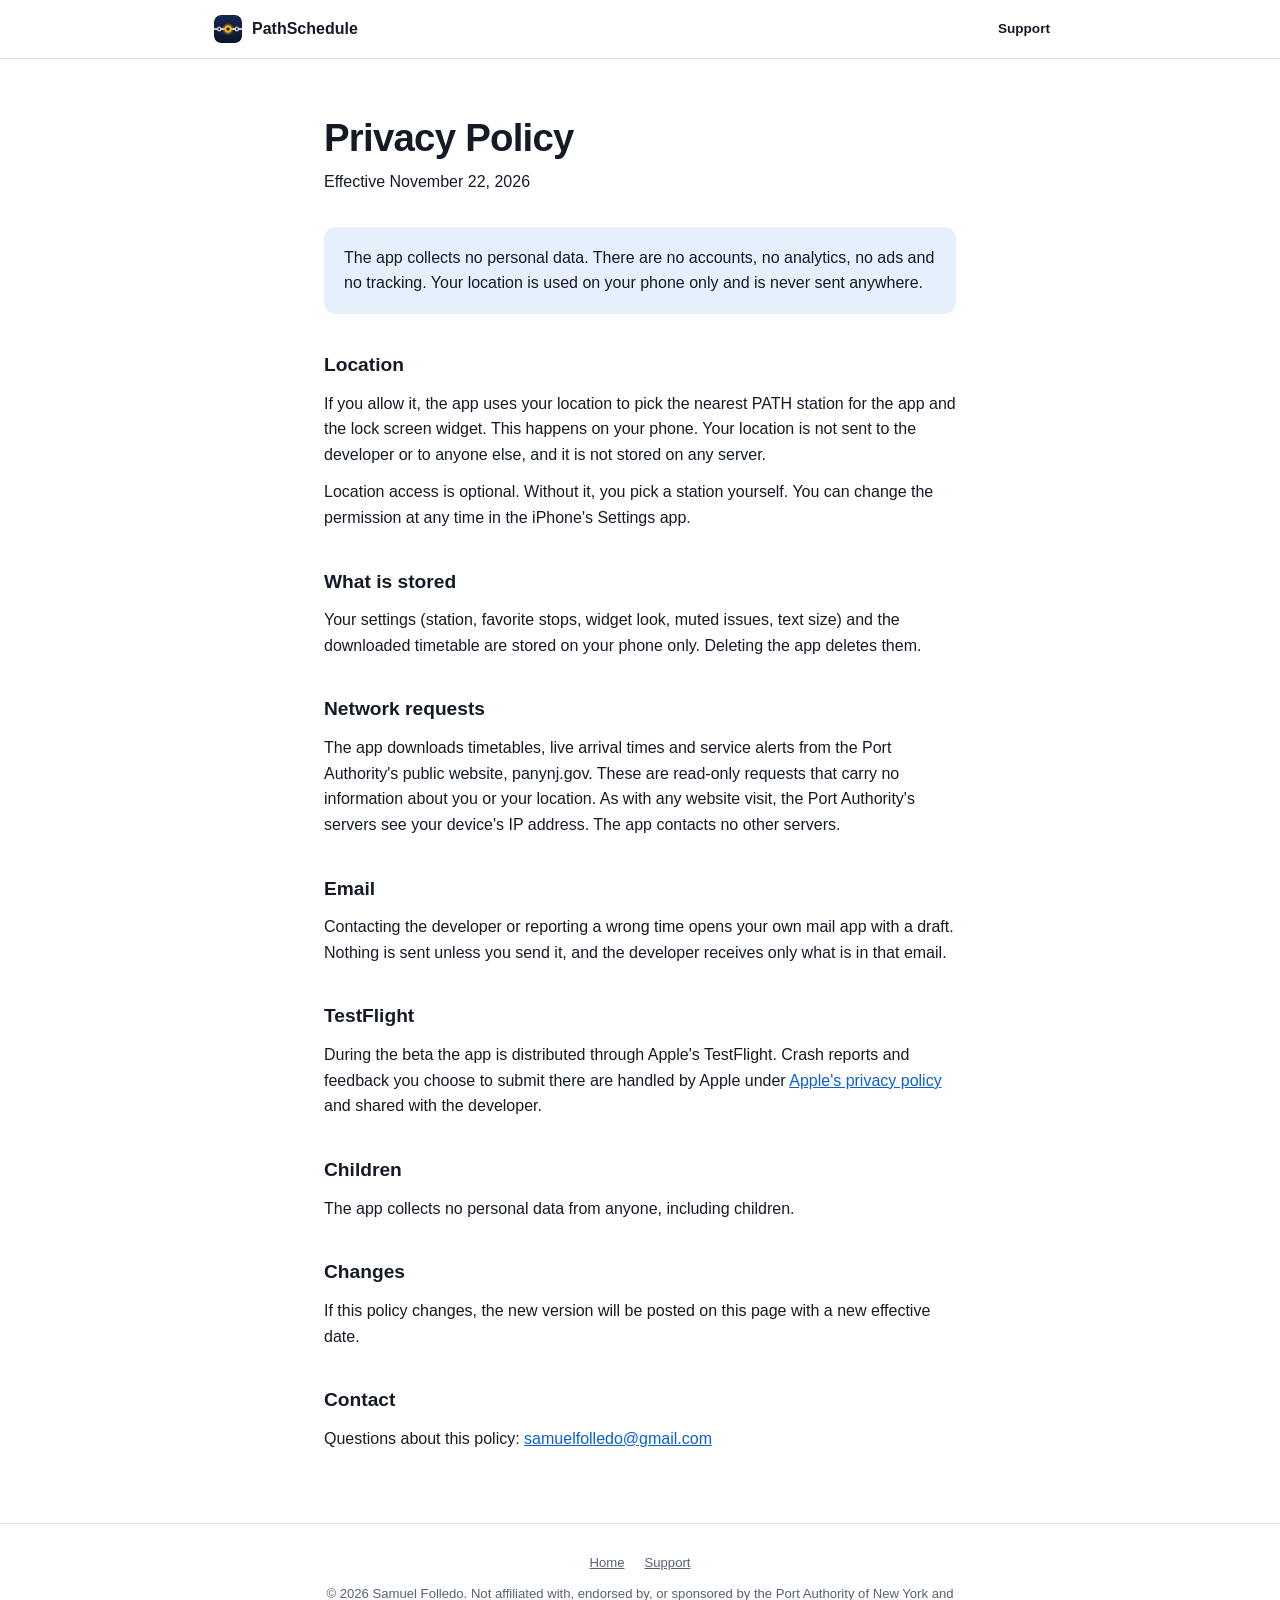
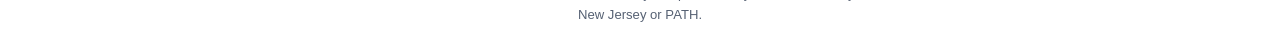
==== landing/privacy.html @ 97307e6e "Add About and Support settings, release script, landing site and privacy manifest See-through pinned" ====
<!DOCTYPE html>
<html lang="en">
<head>
  <meta charset="UTF-8" />
  <meta name="viewport" content="width=device-width, initial-scale=1.0" />
  <title>Privacy Policy — PathSchedule</title>
  <meta name="description" content="PathSchedule collects no personal data. Your location stays on your phone." />
  <link rel="icon" type="image/png" href="icon.png" />
  <link rel="stylesheet" href="style.css" />
</head>
<body>

  <nav>
    <div class="nav-inner">
      <a class="nav-brand" href="index.html">
        <img src="icon.png" alt="" width="28" height="28" />
        <span>PathSchedule</span>
      </a>
      <a href="support.html" class="btn btn-sm">Support</a>
    </div>
  </nav>

  <main class="doc">
    <h1>Privacy Policy</h1>
    <p class="doc-meta">Effective November 22, 2026</p>

    <p class="doc-summary">
      The app collects no personal data. There are no accounts, no analytics, no ads and no tracking.
      Your location is used on your phone only and is never sent anywhere.
    </p>

    <h2>Location</h2>
    <p>
      If you allow it, the app uses your location to pick the nearest PATH station for the app and the
      lock screen widget. This happens on your phone. Your location is not sent to the developer or to
      anyone else, and it is not stored on any server.
    </p>
    <p>
      Location access is optional. Without it, you pick a station yourself. You can change the
      permission at any time in the iPhone's Settings app.
    </p>

    <h2>What is stored</h2>
    <p>
      Your settings (station, favorite stops, widget look, muted issues, text size) and the downloaded
      timetable are stored on your phone only. Deleting the app deletes them.
    </p>

    <h2>Network requests</h2>
    <p>
      The app downloads timetables, live arrival times and service alerts from the Port Authority's
      public website, panynj.gov. These are read-only requests that carry no information about you or
      your location. As with any website visit, the Port Authority's servers see your device's IP
      address. The app contacts no other servers.
    </p>

    <h2>Email</h2>
    <p>
      Contacting the developer or reporting a wrong time opens your own mail app with a draft. Nothing
      is sent unless you send it, and the developer receives only what is in that email.
    </p>

    <h2>TestFlight</h2>
    <p>
      During the beta the app is distributed through Apple's TestFlight. Crash reports and feedback you
      choose to submit there are handled by Apple under
      <a href="https://www.apple.com/legal/privacy/">Apple's privacy policy</a> and shared with the developer.
    </p>

    <h2>Children</h2>
    <p>The app collects no personal data from anyone, including children.</p>

    <h2>Changes</h2>
    <p>If this policy changes, the new version will be posted on this page with a new effective date.</p>

    <h2>Contact</h2>
    <p>Questions about this policy: <a href="mailto:samuelfolledo@gmail.com">samuelfolledo@gmail.com</a></p>
  </main>

  <footer>
    <div class="footer-links">
      <a href="index.html">Home</a>
      <a href="support.html">Support</a>
    </div>
    <p>&copy; 2026 Samuel Folledo. Not affiliated with, endorsed by, or sponsored by the Port Authority of New York and New Jersey or PATH.</p>
  </footer>

</body>
</html>
---- landing/style.css ----
/* ── Reset & base ──────────────────────────────────────────────────────────── */
*, *::before, *::after { box-sizing: border-box; margin: 0; padding: 0; }

:root {
  --accent:      #0a5fd1;
  --accent-pale: #e6effc;
  --on-accent:   #fff;
  --text:        #141b26;
  --text-muted:  #566173;
  --border:      #dde2ea;
  --bg:          #fff;
  --bg-alt:      #f5f7fa;
  --nav-bg:      rgba(255,255,255,.88);
  --hero-from:   #eaf2fe;
  --cta-to:      #dbe8fb;
  --radius:      12px;
  --shadow:      0 2px 12px rgba(10,30,70,.08);
  color-scheme: light;
}

@media (prefers-color-scheme: dark) {
  :root {
    --accent:      #4f97f7;
    --accent-pale: #16263f;
    --on-accent:   #06101f;
    --text:        #e8edf4;
    --text-muted:  #9aa5b5;
    --border:      #263041;
    --bg:          #0d1219;
    --bg-alt:      #131a24;
    --nav-bg:      rgba(13,18,25,.85);
    --hero-from:   #13233d;
    --cta-to:      #13233d;
    --shadow:      0 2px 12px rgba(0,0,0,.4);
    color-scheme: dark;
  }
}

html { scroll-behavior: smooth; }

body {
  font-family: -apple-system, BlinkMacSystemFont, "Segoe UI", Roboto, Helvetica, Arial, sans-serif;
  color: var(--text);
  background: var(--bg);
  line-height: 1.6;
  -webkit-font-smoothing: antialiased;
}

a { color: inherit; text-decoration: none; }
img { max-width: 100%; }

/* ── Buttons ───────────────────────────────────────────────────────────────── */
.btn {
  display: inline-flex;
  align-items: center;
  gap: 8px;
  padding: 10px 20px;
  border-radius: 8px;
  font-size: .95rem;
  font-weight: 600;
  cursor: pointer;
  transition: filter .15s, transform .1s;
  white-space: nowrap;
}
.btn:hover  { filter: brightness(1.08); }
.btn:active { transform: scale(.97); }
.btn:focus-visible, a:focus-visible { outline: 2px solid var(--accent); outline-offset: 3px; }

.btn-sm { padding: 7px 16px; font-size: .85rem; }
.btn-lg { padding: 14px 28px; font-size: 1.05rem; }

.btn-primary {
  background: var(--accent);
  color: var(--on-accent);
}

/* ── Nav ───────────────────────────────────────────────────────────────────── */
nav {
  position: sticky;
  top: 0;
  z-index: 100;
  background: var(--nav-bg);
  backdrop-filter: saturate(180%) blur(12px);
  -webkit-backdrop-filter: saturate(180%) blur(12px);
  border-bottom: 1px solid var(--border);
}

.nav-inner {
  max-width: 900px;
  margin: 0 auto;
  padding: 0 24px;
  height: 58px;
  display: flex;
  align-items: center;
  justify-content: space-between;
}

.nav-brand {
  display: flex;
  align-items: center;
  gap: 10px;
  font-weight: 700;
  font-size: 1rem;
}
.nav-brand img { border-radius: 7px; }

/* ── Hero ──────────────────────────────────────────────────────────────────── */
.hero {
  text-align: center;
  padding: 80px 24px 72px;
  background: linear-gradient(160deg, var(--hero-from) 0%, var(--bg) 60%);
}

.hero-icon {
  width: 88px;
  height: 88px;
  border-radius: 20px;
  box-shadow: var(--shadow);
  margin-bottom: 28px;
}

.hero h1 {
  font-size: clamp(2rem, 5vw, 3rem);
  font-weight: 800;
  letter-spacing: -.02em;
  line-height: 1.15;
  margin-bottom: 20px;
  text-wrap: balance;
}

.hero-sub {
  max-width: 560px;
  margin: 0 auto 32px;
  font-size: 1.1rem;
  color: var(--text-muted);
}

.hero-actions {
  display: flex;
  flex-direction: column;
  align-items: center;
  gap: 14px;
}

.hero-meta {
  font-size: .85rem;
  color: var(--text-muted);
}

/* ── Screenshots ───────────────────────────────────────────────────────────── */
.shots {
  padding: 56px 0 64px;
  text-align: center;
}

.shots h2, .features h2 {
  font-size: 1.7rem;
  font-weight: 800;
  margin-bottom: 32px;
  padding: 0 24px;
  text-align: center;
}

.shots-row {
  display: flex;
  gap: 20px;
  overflow-x: auto;
  padding: 4px 24px 16px;
  scroll-snap-type: x mandatory;
  max-width: 1180px;
  margin: 0 auto;
}

.shots-row figure {
  flex: 0 0 auto;
  width: 210px;
  scroll-snap-align: center;
}

.shots-row img {
  display: block;
  width: 100%;
  height: auto;
  border-radius: 26px;
  border: 1px solid var(--border);
  box-shadow: var(--shadow);
}

.shots-row figcaption {
  margin-top: 10px;
  font-size: .85rem;
  color: var(--text-muted);
}

/* ── Features ──────────────────────────────────────────────────────────────── */
.features {
  padding: 72px 24px;
  background: var(--bg-alt);
}

.features-grid {
  max-width: 900px;
  margin: 0 auto;
  display: grid;
  grid-template-columns: repeat(auto-fit, minmax(260px, 1fr));
  gap: 20px;
}

.feature {
  background: var(--bg);
  border: 1px solid var(--border);
  border-radius: var(--radius);
  padding: 28px 24px;
  box-shadow: var(--shadow);
}

.feature-icon {
  font-size: 2rem;
  margin-bottom: 14px;
  line-height: 1;
}

.feature h3 {
  font-size: 1.05rem;
  font-weight: 700;
  margin-bottom: 8px;
}

.feature p {
  font-size: .92rem;
  color: var(--text-muted);
  line-height: 1.55;
}

/* ── How it works ──────────────────────────────────────────────────────────── */
.how {
  padding: 72px 24px;
  text-align: center;
}

.how h2 {
  font-size: 1.7rem;
  font-weight: 800;
  margin-bottom: 40px;
}

.steps {
  list-style: none;
  max-width: 560px;
  margin: 0 auto;
  display: flex;
  flex-direction: column;
  gap: 24px;
  text-align: left;
}

.steps li {
  display: flex;
  align-items: flex-start;
  gap: 20px;
}

.step-num {
  flex-shrink: 0;
  width: 36px;
  height: 36px;
  border-radius: 50%;
  background: var(--accent);
  color: var(--on-accent);
  font-weight: 700;
  font-size: .95rem;
  display: flex;
  align-items: center;
  justify-content: center;
}

.steps strong {
  display: block;
  font-weight: 700;
  margin-bottom: 4px;
}

.steps p {
  font-size: .92rem;
  color: var(--text-muted);
  line-height: 1.55;
}

/* ── Requirements ──────────────────────────────────────────────────────────── */
.requirements {
  padding: 56px 24px;
  text-align: center;
  background: var(--bg-alt);
}

.requirements h2 {
  font-size: 1.7rem;
  font-weight: 800;
  margin-bottom: 24px;
}

.requirements ul {
  list-style: none;
  display: inline-flex;
  flex-direction: column;
  align-items: flex-start;
  gap: 10px;
  text-align: left;
}

.requirements li {
  font-size: .95rem;
  color: var(--text-muted);
  padding-left: 24px;
  position: relative;
}

.requirements li::before {
  content: '✓';
  position: absolute;
  left: 0;
  color: var(--accent);
  font-weight: 700;
}

/* ── CTA ───────────────────────────────────────────────────────────────────── */
.cta {
  padding: 80px 24px;
  background: linear-gradient(160deg, var(--hero-from) 0%, var(--cta-to) 100%);
  text-align: center;
}

.cta h2 {
  font-size: 1.9rem;
  font-weight: 800;
  margin-bottom: 28px;
  letter-spacing: -.02em;
  text-wrap: balance;
}

.cta-meta {
  margin-top: 16px;
  font-size: .85rem;
  color: var(--text-muted);
}

/* ── Footer ────────────────────────────────────────────────────────────────── */
footer {
  padding: 28px 24px;
  border-top: 1px solid var(--border);
  text-align: center;
  font-size: .82rem;
  color: var(--text-muted);
}

footer p { max-width: 640px; margin: 0 auto; }
.footer-links { margin-bottom: 10px; display: flex; justify-content: center; gap: 20px; flex-wrap: wrap; }
.footer-links a { text-decoration: underline; }

/* ── Text pages (privacy, support) ─────────────────────────────────────────── */
.doc {
  max-width: 680px;
  margin: 0 auto;
  padding: 56px 24px 72px;
}

.doc h1 {
  font-size: clamp(1.8rem, 4.5vw, 2.4rem);
  font-weight: 800;
  letter-spacing: -.02em;
  line-height: 1.2;
  margin-bottom: 8px;
}

.doc-meta { color: var(--text-muted); font-size: .9rem; margin-bottom: 32px; }

.doc h2 {
  font-size: 1.2rem;
  font-weight: 700;
  margin: 36px 0 10px;
}

.doc p, .doc li { color: var(--text); font-size: 1rem; }
.doc p + p { margin-top: 12px; }
.doc ul, .doc ol { padding-left: 22px; display: flex; flex-direction: column; gap: 8px; }
.doc p + ol, .doc p + ul, .doc ol + p, .doc ul + p { margin-top: 12px; }
.doc a { color: var(--accent); text-decoration: underline; overflow-wrap: anywhere; }

.doc-summary {
  background: var(--accent-pale);
  border-radius: var(--radius);
  padding: 18px 20px;
}

.donate {
  list-style: none;
  padding-left: 0 !important;
  display: grid !important;
  grid-template-columns: repeat(auto-fit, minmax(180px, 1fr));
  gap: 12px !important;
}

.donate a {
  display: block;
  padding: 14px 16px;
  border: 1px solid var(--border);
  border-radius: 10px;
  background: var(--bg-alt);
  color: var(--text);
  font-weight: 600;
  text-decoration: none;
}
.donate a:hover { border-color: var(--accent); }

/* ── Responsive ────────────────────────────────────────────────────────────── */
@media (max-width: 600px) {
  .hero { padding: 56px 20px 52px; }
  .hero h1 { font-size: 1.85rem; }
  .hero-sub { font-size: 1rem; }
  .features, .how, .requirements, .cta { padding-left: 16px; padding-right: 16px; }
  .features-grid { grid-template-columns: 1fr; }
  .shots-row { padding-left: 16px; padding-right: 16px; }
  .shots-row figure { width: 180px; }
  .doc { padding: 40px 16px 56px; }
  .nav-inner { padding: 0 16px; }
}

.hero-beta { font-size: .85rem; color: var(--text-muted); }

/* Lines the release script switches off, such as the "beta opens soon" note. */
[hidden] { display: none !important; }
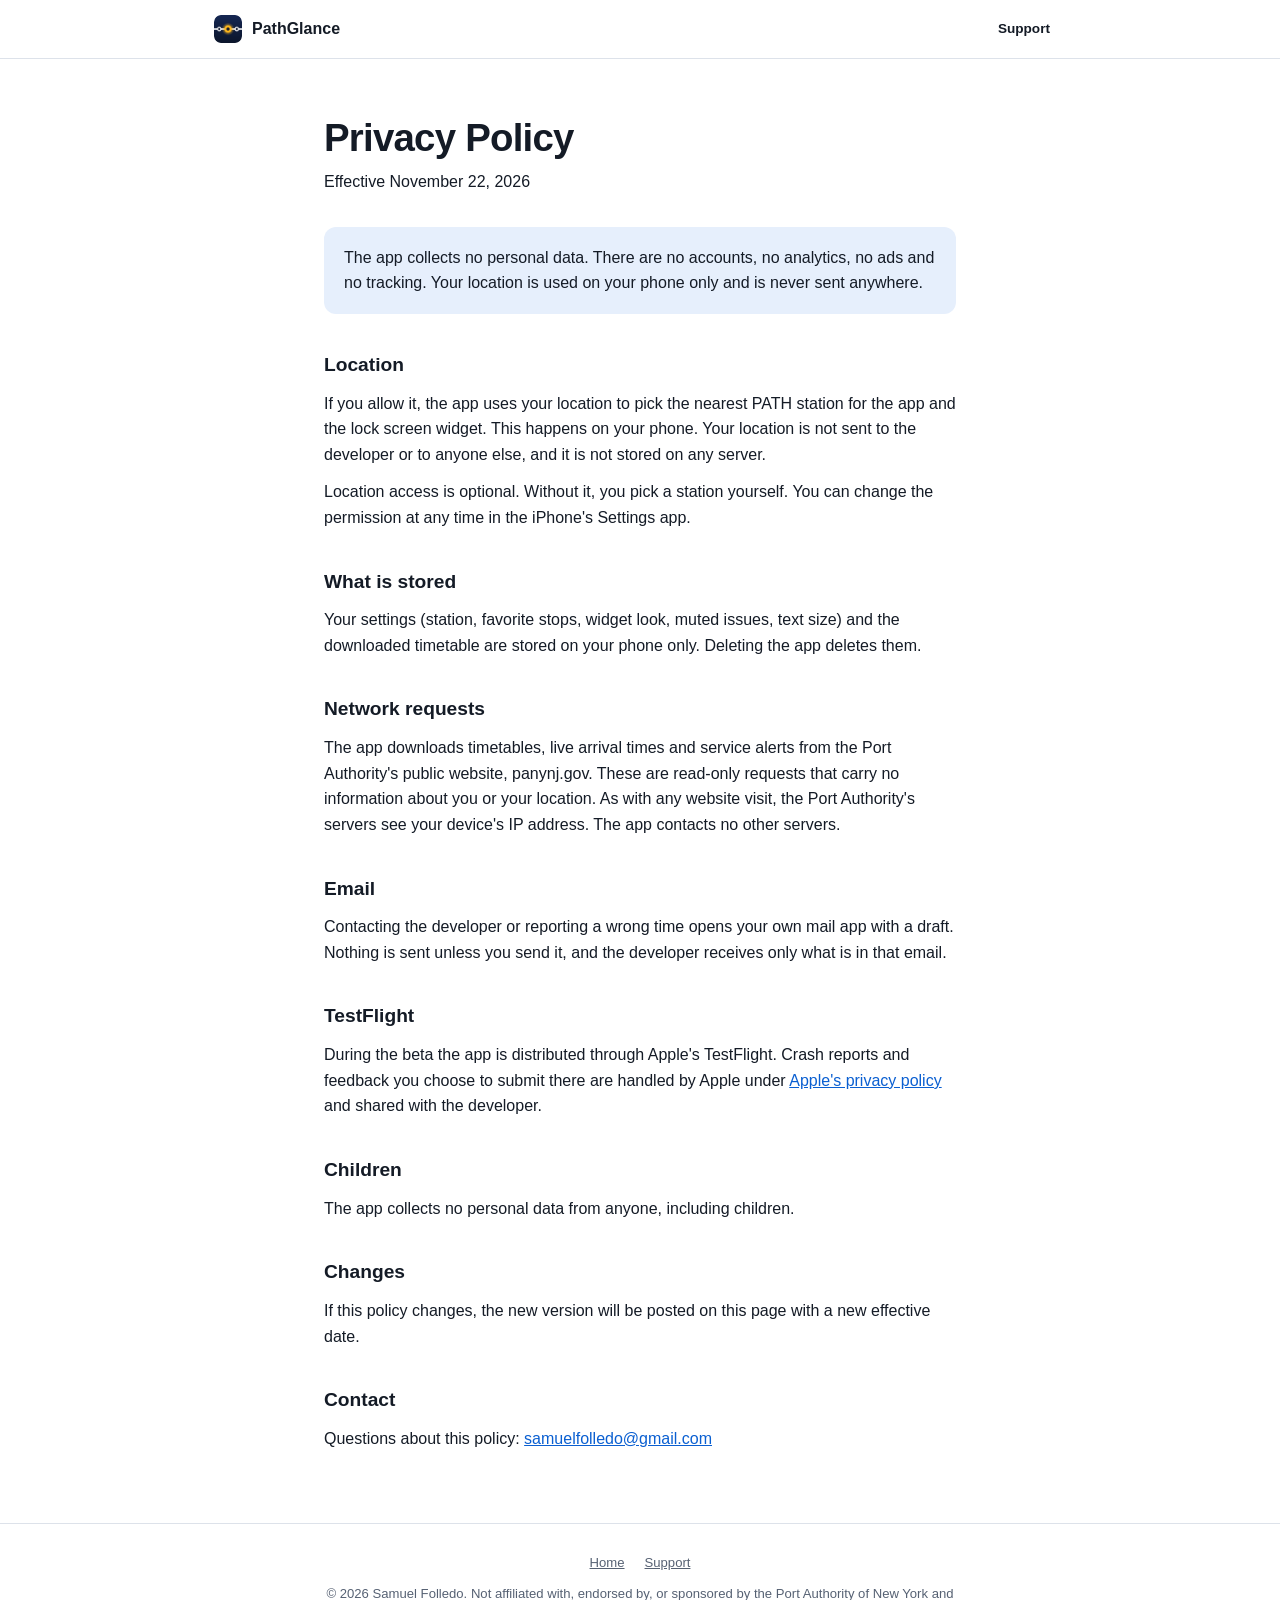
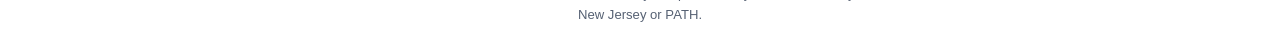
==== commit 893e7f3f: "Name the app PathGlance, add the PATH blue brand colour, welcome note, U7 Trains header and docs - B" ====
--- a/landing/privacy.html
+++ b/landing/privacy.html
@@ -3,8 +3,8 @@
 <head>
   <meta charset="UTF-8" />
   <meta name="viewport" content="width=device-width, initial-scale=1.0" />
-  <title>Privacy Policy — PathSchedule</title>
-  <meta name="description" content="PathSchedule collects no personal data. Your location stays on your phone." />
+  <title>Privacy Policy — PathGlance</title>
+  <meta name="description" content="PathGlance collects no personal data. Your location stays on your phone." />
   <link rel="icon" type="image/png" href="icon.png" />
   <link rel="stylesheet" href="style.css" />
 </head>
@@ -14,7 +14,7 @@
     <div class="nav-inner">
       <a class="nav-brand" href="index.html">
         <img src="icon.png" alt="" width="28" height="28" />
-        <span>PathSchedule</span>
+        <span>PathGlance</span>
       </a>
       <a href="support.html" class="btn btn-sm">Support</a>
     </div>
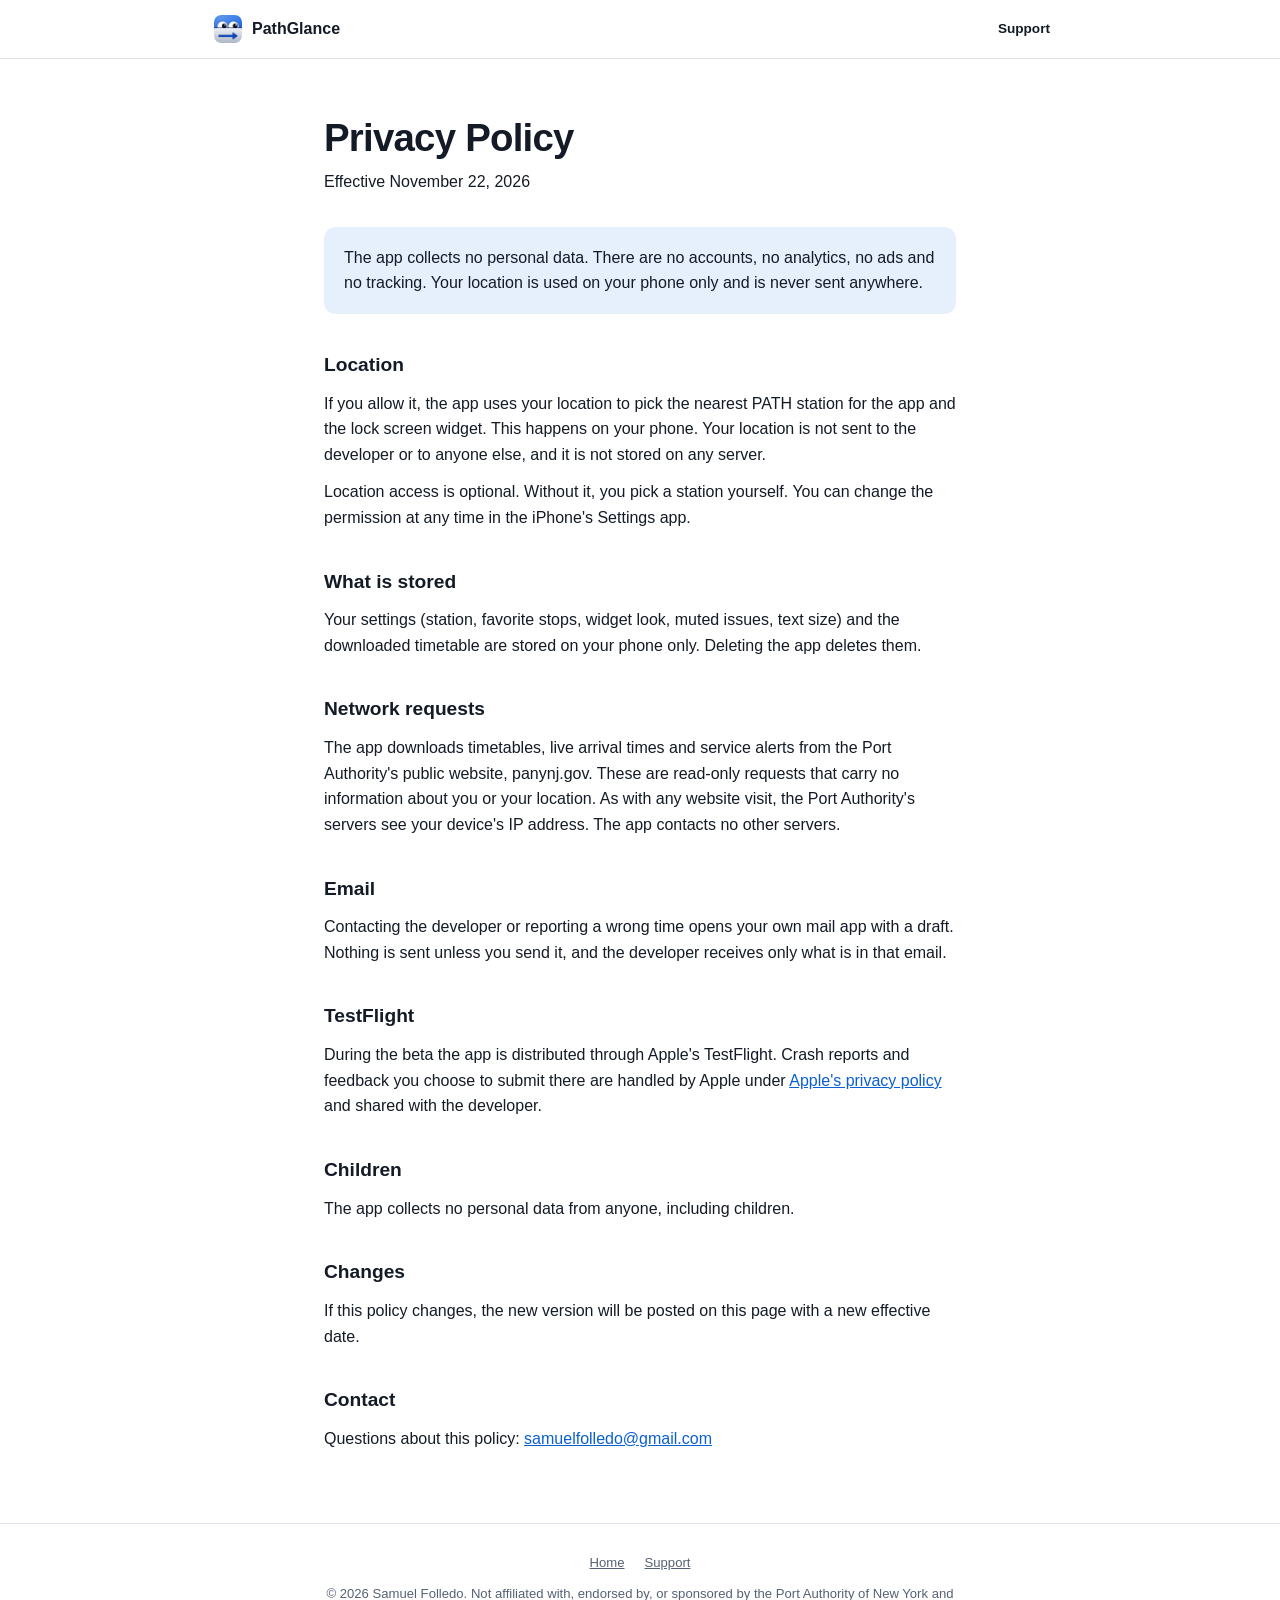
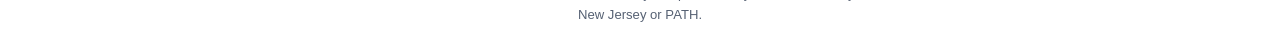
==== commit 8e65b7c6: "Add the G5 app icon to the app and the site Co-Authored-By: Claude Fable 5.2 <noreply@anthropic.com>" ====
--- a/landing/privacy.html
+++ b/landing/privacy.html
@@ -6,6 +6,7 @@
   <title>Privacy Policy — PathGlance</title>
   <meta name="description" content="PathGlance collects no personal data. Your location stays on your phone." />
   <link rel="icon" type="image/png" href="icon.png" />
+  <link rel="apple-touch-icon" href="apple-touch-icon.png" />
   <link rel="stylesheet" href="style.css" />
 </head>
 <body>
